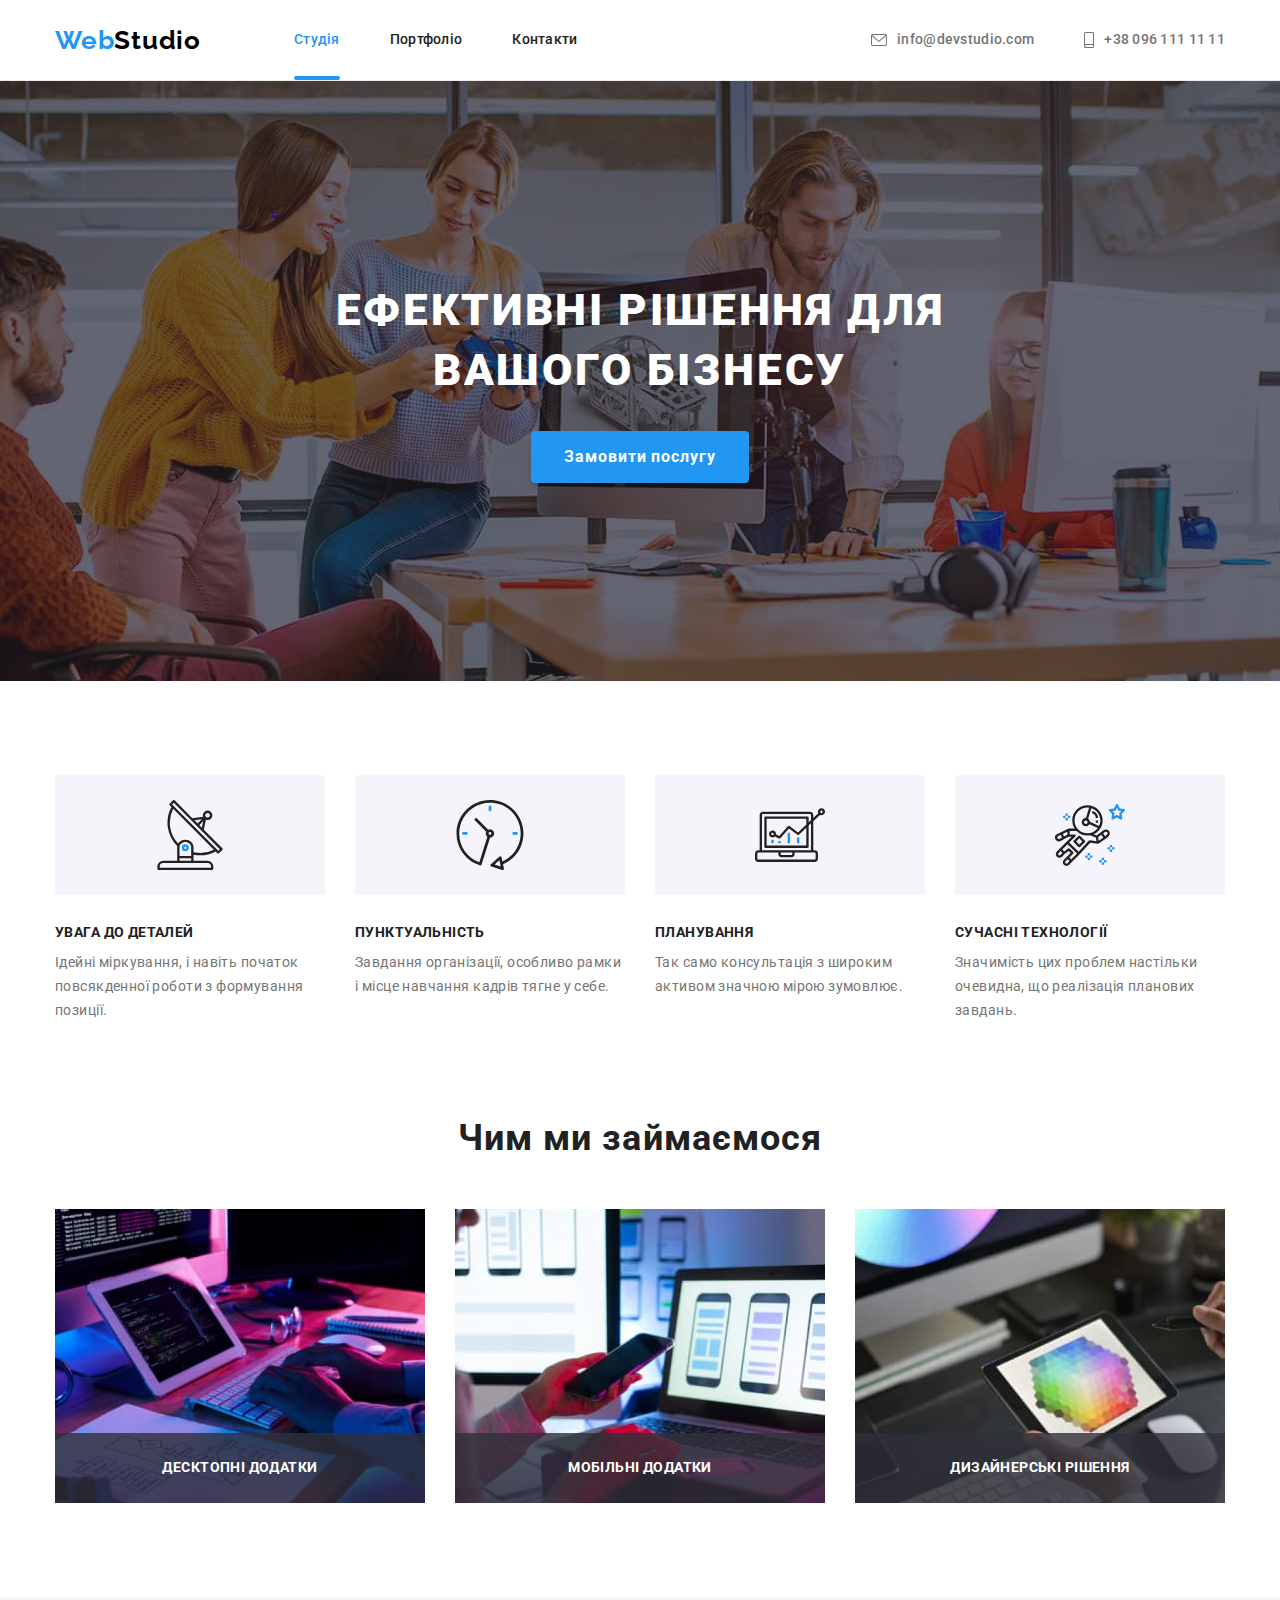
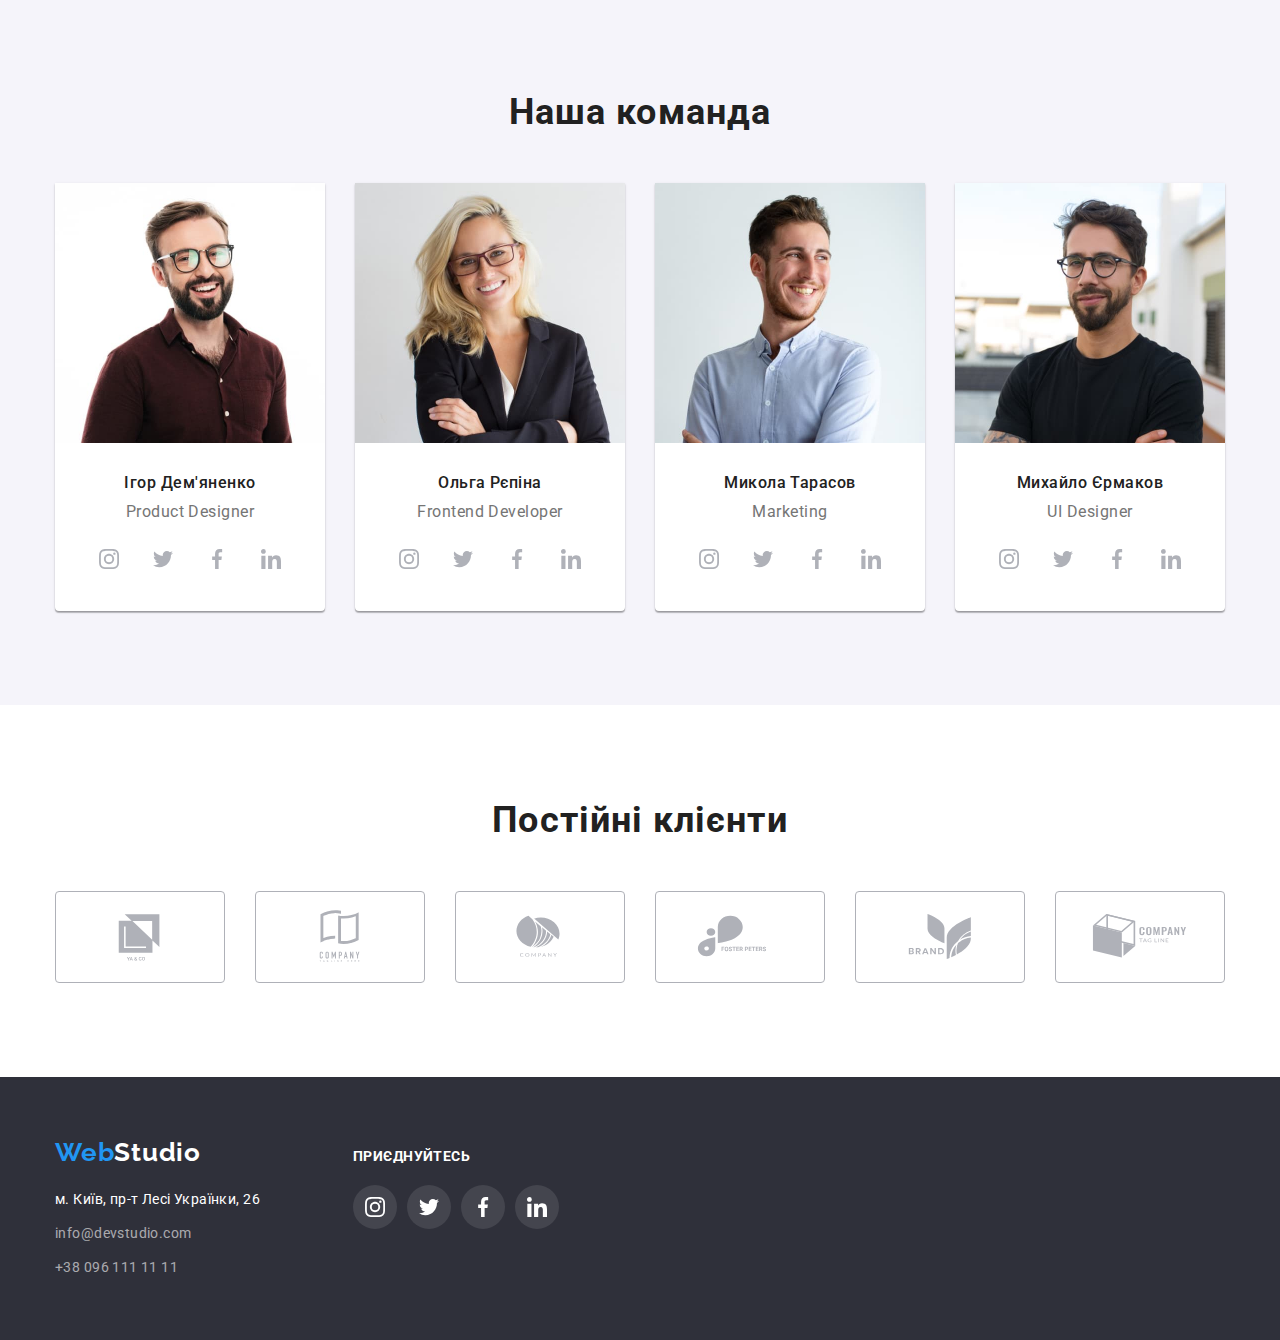
==== index.html @ 2d4608b5 "make repo" ====
<!DOCTYPE html>
<html lang="uk">
  <head>
    <meta charset="UTF-8" />
    <meta http-equiv="X-UA-Compatible" content="IE=edge" />
    <meta name="viewport" content="width=device-width, initial-scale=1.0" />
    <title>Студія</title>
    <link rel="preconnect" href="https://fonts.googleapis.com" />
    <link rel="preconnect" href="https://fonts.gstatic.com" crossorigin />
    <link
      href="https://fonts.googleapis.com/css2?family=Raleway:wght@700&family=Roboto:wght@400;500;700;900&display=swap"
      rel="stylesheet"
    />
    <link
      rel="stylesheet"
      href="https://cdnjs.cloudflare.com/ajax/libs/modern-normalize/1.1.0/modern-normalize.min.css"
    />
    <link rel="stylesheet" href="./css/styles.css" />
  </head>
  <body>
    <header class="page-header">
      <div class="container flex-header">
        <a class="link logo" href="#"><span class="web">Web</span>Studio</a>
        <nav class="page-nav">
          <ul class="list list-nav">
            <li class="nav-item">
              <a class="link current mouse-link" href="index.html">Студія</a>
            </li>
            <li class="nav-item">
              <a class="link mouse-link" href="./portfolio.html">Портфоліо</a>
            </li>
            <li class="nav-item">
              <a class="link mouse-link" href="#">Контакти</a>
            </li>
          </ul>
        </nav>
        <ul class="list list-cont">
          <li>
            <a
              class="link studio-mail mouse-link"
              href="mailto:info@devstudio.com"
            >
              <svg class="icons-contacts" width="16" height="12">
                <use href="./images/icons.svg#icon-icon-letter"></use>
              </svg>
              info@devstudio.com</a
            >
          </li>
          <li>
            <a class="link studio-tel mouse-link" href="tel:+380961111111">
              <svg class="icons-contacts" width="10" height="16">
                <use href="./images/icons.svg#icon-icon-tel"></use>
              </svg>
              +38 096 111 11 11</a
            >
          </li>
        </ul>
      </div>
    </header>
    <main>
      <section class="hero">
        <div class="container">
          <h1 class="hero-title">Ефективні рішення для вашого бізнесу</h1>
          <button type="button" data-modal-open class="button-hero">
            Замовити послугу
          </button>
        </div>
      </section>

      <div class="backdrop is-hidden" data-modal>
        <div class="modal">
          <button data-modal-close class="modal-btn-close">
            <svg class="modal-close" width="18" height="18">
              <use href="./images/icons.svg#icon-close"></use>
            </svg>
          </button>
        </div>
      </div>

      <section class="specials">
        <div class="container">
          <h2 class="visually-hidden">Наші переваги</h2>
          <ul class="list advantage">
            <li class="advantage-item">
              <div class="icons">
                <svg class="icon-advantages" width="70" height="70">
                  <use href="./images/icons.svg#icon-antenna"></use>
                </svg>
              </div>
              <h3 class="advantage-title">УВАГА ДО ДЕТАЛЕЙ</h3>
              <p class="advantage-text">
                Ідейні міркування, і навіть початок повсякденної роботи з
                формування позиції.
              </p>
            </li>
            <li class="advantage-item">
              <div class="icons">
                <svg class="icon-advantages" width="70" height="70">
                  <use href="./images/icons.svg#icon-clock"></use>
                </svg>
              </div>
              <h3 class="advantage-title">ПУНКТУАЛЬНІСТЬ</h3>
              <p class="advantage-text">
                Завдання організації, особливо рамки і місце навчання кадрів
                тягне у себе.
              </p>
            </li>
            <li class="advantage-item">
              <div class="icons">
                <svg class="icon-advantages" width="70" height="70">
                  <use href="./images/icons.svg#icon-diagram"></use>
                </svg>
              </div>
              <h3 class="advantage-title">ПЛАНУВАННЯ</h3>
              <p class="advantage-text">
                Так само консультація з широким активом значною мірою зумовлює.
              </p>
            </li>
            <li class="advantage-item">
              <div class="icons">
                <svg class="icon-advantages" width="70" height="70">
                  <use href="./images/icons.svg#icon-astronaut"></use>
                </svg>
              </div>
              <h3 class="advantage-title">СУЧАСНІ ТЕХНОЛОГІЇ</h3>
              <p class="advantage-text">
                Значимість цих проблем настільки очевидна, що реалізація
                планових завдань.
              </p>
            </li>
          </ul>
        </div>
      </section>
      <section>
        <div class="container">
          <h2 class="our-work-title">Чим ми займаємося</h2>
          <ul class="list our-work">
            <li class="our-work-item">
              <div class="we-do-thumb">
                <img
                  src="./images/mi_zaimaimos1.jpg"
                  alt="планшет"
                  width="370"
                  height="294"
                />
                <div class="we-do-overlay">
                  <p class="we-do-overlay-title">Десктопні додатки</p>
                </div>
              </div>
            </li>
            <li class="our-work-item">
              <div class="we-do-thumb">
                <img
                  src="./images/mi_zaimaimos2.jpg"
                  alt="ноутбук"
                  width="370"
                  height="294"
                />
                <div class="we-do-overlay">
                  <p class="we-do-overlay-title">Мобільні додатки</p>
                </div>
              </div>
            </li>
            <li class="our-work-item">
              <div class="we-do-thumb">
                <img
                  src="./images/mi_zaimaimos3.jpg"
                  alt="планшет"
                  width="370"
                  height="294"
                />
                <div class="we-do-overlay">
                  <p class="we-do-overlay-title">Дизайнерські рішення</p>
                </div>
              </div>
            </li>
          </ul>
        </div>
      </section>
      <section class="team">
        <div class="container">
          <h2 class="our-team-title">Наша команда</h2>
          <ul class="list our-team">
            <li class="our-team-item">
              <img
                src="./images/img.jpg"
                alt="співробітник 1"
                width="270"
                height="260"
              />
              <div class="our-team-wrap">
                <h3 class="our-team-member">Ігор Дем'яненко</h3>
                <p lang="en" class="our-team-specialist">Product Designer</p>
                <ul class="socials-list">
                  <li class="social-item">
                    <a
                      href="https://www.instagram.com/"
                      class="social-link"
                      rel="noopener noreferrer"
                      aria-label="instagram"
                    >
                      <svg class="social-icon" width="20" height="20">
                        <use
                          href="./images/icons.svg#icon-icon-instagram"
                        ></use>
                      </svg>
                    </a>
                  </li>
                  <li class="social-item">
                    <a
                      href="https://twitter.com/"
                      class="social-link"
                      rel="noopener noreferrer"
                      aria-label="twitter"
                    >
                      <svg class="social-icon" width="20" height="20">
                        <use href="./images/icons.svg#icon-icon-twitter"></use>
                      </svg>
                    </a>
                  </li>
                  <li class="social-item">
                    <a
                      href="https://www.facebook.com/"
                      class="social-link"
                      rel="noopener noreferrer"
                      aria-label="facebook"
                    >
                      <svg class="social-icon" width="20" height="20">
                        <use href="./images/icons.svg#icon-icon-facebook"></use>
                      </svg>
                    </a>
                  </li>
                  <li class="social-item">
                    <a
                      href="https://www.linkedin.com/"
                      class="social-link"
                      rel="noopener noreferrer"
                      aria-label="linkedin"
                    >
                      <svg class="social-icon" width="20" height="20">
                        <use href="./images/icons.svg#icon-icon-linkedin"></use>
                      </svg>
                    </a>
                  </li>
                </ul>
              </div>
            </li>
            <li class="our-team-item">
              <img
                src="./images/img-1.jpg"
                alt="співробітник 2"
                width="270"
                height="260"
              />
              <div class="our-team-wrap">
                <h3 class="our-team-member">Ольга Рєпіна</h3>
                <p lang="en" class="our-team-specialist">Frontend Developer</p>
                <ul class="socials-list">
                  <li class="social-item">
                    <a
                      href="https://www.instagram.com/"
                      class="social-link"
                      rel="noopener noreferrer"
                      aria-label="instagram"
                    >
                      <svg class="social-icon" width="20" height="20">
                        <use
                          href="./images/icons.svg#icon-icon-instagram"
                        ></use>
                      </svg>
                    </a>
                  </li>
                  <li class="social-item">
                    <a
                      href="https://twitter.com/"
                      class="social-link"
                      rel="noopener noreferrer"
                      aria-label="twitter"
                    >
                      <svg class="social-icon" width="20" height="20">
                        <use href="./images/icons.svg#icon-icon-twitter"></use>
                      </svg>
                    </a>
                  </li>
                  <li class="social-item">
                    <a
                      href="https://www.facebook.com/"
                      class="social-link"
                      rel="noopener noreferrer"
                      aria-label="facebook"
                    >
                      <svg class="social-icon" width="20" height="20">
                        <use href="./images/icons.svg#icon-icon-facebook"></use>
                      </svg>
                    </a>
                  </li>
                  <li class="social-item">
                    <a
                      href="https://www.linkedin.com/"
                      class="social-link"
                      rel="noopener noreferrer"
                      aria-label="linkedin"
                    >
                      <svg class="social-icon" width="20" height="20">
                        <use href="./images/icons.svg#icon-icon-linkedin"></use>
                      </svg>
                    </a>
                  </li>
                </ul>
              </div>
            </li>
            <li class="our-team-item">
              <img
                src="./images/img-2.jpg"
                alt="співробітник 3"
                width="270"
                height="260"
              />
              <div class="our-team-wrap">
                <h3 class="our-team-member">Микола Тарасов</h3>
                <p lang="en" class="our-team-specialist">Marketing</p>
                <ul class="socials-list">
                  <li class="social-item">
                    <a
                      href="https://www.instagram.com/"
                      class="social-link"
                      rel="noopener noreferrer"
                      aria-label="instagram"
                    >
                      <svg class="social-icon" width="20" height="20">
                        <use
                          href="./images/icons.svg#icon-icon-instagram"
                        ></use>
                      </svg>
                    </a>
                  </li>
                  <li class="social-item">
                    <a
                      href="https://twitter.com/"
                      class="social-link"
                      rel="noopener noreferrer"
                      aria-label="twitter"
                    >
                      <svg class="social-icon" width="20" height="20">
                        <use href="./images/icons.svg#icon-icon-twitter"></use>
                      </svg>
                    </a>
                  </li>
                  <li class="social-item">
                    <a
                      href="https://www.facebook.com/"
                      class="social-link"
                      rel="noopener noreferrer"
                      aria-label="facebook"
                    >
                      <svg class="social-icon" width="20" height="20">
                        <use href="./images/icons.svg#icon-icon-facebook"></use>
                      </svg>
                    </a>
                  </li>
                  <li class="social-item">
                    <a
                      href="https://www.linkedin.com/"
                      class="social-link"
                      rel="noopener noreferrer"
                      aria-label="linkedin"
                    >
                      <svg class="social-icon" width="20" height="20">
                        <use href="./images/icons.svg#icon-icon-linkedin"></use>
                      </svg>
                    </a>
                  </li>
                </ul>
              </div>
            </li>
            <li class="our-team-item">
              <img
                src="./images/img-3.jpg"
                alt="співробітник 4"
                width="270"
                height="260"
              />
              <div class="our-team-wrap">
                <h3 class="our-team-member">Михайло Єрмаков</h3>
                <p lang="en" class="our-team-specialist">UI Designer</p>
                <ul class="socials-list">
                  <li class="social-item">
                    <a
                      href="https://www.instagram.com/"
                      class="social-link"
                      rel="noopener noreferrer"
                      aria-label="instagram"
                    >
                      <svg class="social-icon" width="20" height="20">
                        <use
                          href="./images/icons.svg#icon-icon-instagram"
                        ></use>
                      </svg>
                    </a>
                  </li>
                  <li class="social-item">
                    <a
                      href="https://twitter.com/"
                      class="social-link"
                      rel="noopener noreferrer"
                      aria-label="twitter"
                    >
                      <svg class="social-icon" width="20" height="20">
                        <use href="./images/icons.svg#icon-icon-twitter"></use>
                      </svg>
                    </a>
                  </li>
                  <li class="social-item">
                    <a
                      href="https://www.facebook.com/"
                      class="social-link"
                      rel="noopener noreferrer"
                      aria-label="facebook"
                    >
                      <svg class="social-icon" width="20" height="20">
                        <use href="./images/icons.svg#icon-icon-facebook"></use>
                      </svg>
                    </a>
                  </li>
                  <li class="social-item">
                    <a
                      href="https://www.linkedin.com/"
                      class="social-link"
                      rel="noopener noreferrer"
                      aria-label="linkedin"
                    >
                      <svg class="social-icon" width="20" height="20">
                        <use href="./images/icons.svg#icon-icon-linkedin"></use>
                      </svg>
                    </a>
                  </li>
                </ul>
              </div>
            </li>
          </ul>
        </div>
      </section>
      <section class="clients">
        <div class="container">
          <h2 class="clients-title">Постійні клієнти</h2>
          <ul class="client-list">
            <li class="client-item">
              <a href="#" class="client-link">
                <svg class="client-icon" width="106" height="60">
                  <use href="./images/icons.svg#icon-icon-client1"></use>
                </svg>
              </a>
            </li>
            <li class="client-item">
              <a href="#" class="client-link">
                <svg class="client-icon" width="106" height="60">
                  <use href="./images/icons.svg#icon-icon-client2"></use>
                </svg>
              </a>
            </li>
            <li class="client-item">
              <a href="#" class="client-link">
                <svg class="client-icon" width="106" height="60">
                  <use href="./images/icons.svg#icon-icon-client3"></use>
                </svg>
              </a>
            </li>
            <li class="client-item">
              <a href="#" class="client-link">
                <svg class="client-icon" width="106" height="60">
                  <use href="./images/icons.svg#icon-icon-client4"></use>
                </svg>
              </a>
            </li>
            <li class="client-item">
              <a href="#" class="client-link">
                <svg class="client-icon" width="106" height="60">
                  <use href="./images/icons.svg#icon-icon-client5"></use>
                </svg>
              </a>
            </li>
            <li class="client-item">
              <a href="#" class="client-link">
                <svg class="client-icon" width="106" height="60">
                  <use href="./images/icons.svg#icon-icon-client6"></use>
                </svg>
              </a>
            </li>
          </ul>
        </div>
      </section>
    </main>
    <footer class="page-footer">
      <div class="container">
        <div class="footer-content">
          <div class="footer-info">
            <a class="link logo-footer" href="./index.html"
              ><span class="web">Web</span>Studio</a
            >
            <address class="address-info">
              <ul class="list">
                <li>
                  <a
                    class="link address-info-map mouse-link"
                    href="https://goo.gl/maps/gUVaPwLksDyTzLL87"
                    target="_blank"
                    rel="noopener noreferrer"
                    >м. Київ, пр-т Лесі Українки, 26</a
                  >
                </li>
                <li class="mail">
                  <a
                    class="link address-info-mail mouse-link"
                    href="mailto:info@devstudio.com"
                    >info@devstudio.com</a
                  >
                </li>
                <li class="tel">
                  <a
                    class="link address-info-tel mouse-link"
                    href="tel:+380961111111"
                    >+38 096 111 11 11</a
                  >
                </li>
              </ul>
            </address>
          </div>
          <div class="footer-social">
            <h2 class="footer-social-title">приєднуйтесь</h2>
            <ul class="footer-social-list">
              <li class="footer-social-item">
                <a
                  href="https://www.instagram.com/"
                  class="footer-social-link"
                  rel="noopener noreferrer"
                  aria-label="instagram"
                >
                  <svg class="social-icon" width="20" height="20">
                    <use href="./images/icons.svg#icon-icon-instagram"></use>
                  </svg>
                </a>
              </li>
              <li class="footer-social-item">
                <a
                  href="https://twitter.com/"
                  class="footer-social-link"
                  rel="noopener noreferrer"
                  aria-label="twitter"
                >
                  <svg class="social-icon" width="20" height="20">
                    <use href="./images/icons.svg#icon-icon-twitter"></use>
                  </svg>
                </a>
              </li>
              <li class="footer-social-item">
                <a
                  href="https://www.facebook.com/"
                  class="footer-social-link"
                  rel="noopener noreferrer"
                  aria-label="facebook"
                >
                  <svg class="social-icon" width="20" height="20">
                    <use href="./images/icons.svg#icon-icon-facebook"></use>
                  </svg>
                </a>
              </li>
              <li class="footer-social-item">
                <a
                  href="https://www.linkedin.com/"
                  class="footer-social-link"
                  rel="noopener noreferrer"
                  aria-label="linkedin"
                >
                  <svg class="social-icon" width="20" height="20">
                    <use href="./images/icons.svg#icon-icon-linkedin"></use>
                  </svg>
                </a>
              </li>
            </ul>
          </div>
        </div>
      </div>
    </footer>
    <script src="./js/modal.js"></script>
  </body>
</html>
---- css/styles.css ----
:root {
  --main-font: "Roboto", sans-serif;
  --secondary-font: "Raleway", sans-serif;
  --main-light: #ffffff;
  --main-dark: #2f303a;
  --main-blue: #2196f3;
  --text-title-dark: #212121;
  --text: #757575;
  --full-dark: #000000;
  --btn-fltr-back: #f5f4fa;
  --text-mail-tel: rgba(255, 255, 255, 0.6);
  --btn-hero-back: #188ce8;

  --amimhover: 250ms cubic-bezier(0.4, 0, 0.2, 1);
}

html {
  box-sizing: border-box;
}

*,
*::before,
*::after {
  box-sizing: inherit;
}

a {
  margin-top: 0px;
  margin-bottom: 0px;
}

.visually-hidden {
  position: absolute;
  white-space: nowrap;
  width: 1px;
  height: 1px;
  overflow: hidden;
  border: 0;
  padding: 0;
  clip: rect(0 0 0 0);
  clip-path: inset(50%);
  margin: -1px;
}

h1,
h2,
h3,
h4,
h5,
h6,
p,
ul {
  margin: 0px;
  padding: 0px;
}

img {
  display: block;
  max-width: 100%;
  height: auto;
}

body {
  font-family: var(--main-font);
  background-color: var(--main-light);
}
.container {
  width: 1200px;
  padding-right: 15px;
  padding-left: 15px;
  margin: 0 auto;
}

.link {
  text-decoration: none;
}

.list {
  list-style: none;
}
.address-info {
  font-style: normal;
}

.link.current {
  color: var(--main-blue);
}
/* -------------------------------------------------HEDER--------------------------------------- */
.flex-header {
  display: flex;
  align-items: center;
}

.logo {
  margin-right: 93px;
  font-family: var(--secondary-font);
  font-weight: 700;
  font-size: 26px;
  line-height: 1.19;
  letter-spacing: 0.03em;
  color: var(--full-dark);
}

.web {
  color: var(--main-blue);
}

.page-header {
  background-color: var(--main-light);
  border-bottom: 1px solid #ececec;
}

.page-nav {
  font-weight: 500;
  font-size: 14px;
  line-height: 1.14;
  letter-spacing: 0.02em;
  color: var(--text-title-dark);
}

.list-nav {
  color: var(--text-title-dark);
  display: flex;
}

.list-nav .nav-item:not(:last-child) {
  margin-right: 50px;
}

.list-nav .link {
  display: block;
  padding-top: 32px;
  padding-bottom: 32px;
}

.list-nav a {
  color: var(--text-title-dark);
}

.list-cont {
  color: var(--text);
  display: flex;
  gap: 50px;
  margin-left: auto;
}

.icons-contacts {
  margin-right: 10px;
  fill: currentColor;
}

.list-cont .link {
  display: flex;
  align-items: center;
  justify-content: center;
  padding-top: 32px;
  padding-bottom: 32px;
}

.studio-tel,
.studio-mail {
  width: 100%;
  height: 100%;
  display: flex;
  color: var(--text);
  font-weight: 500;
  font-size: 14px;
  line-height: 1.14;
  letter-spacing: 0.02em;
  align-items: center;
}

.studio-tel:hover,
.studio-tel:focus,
.studio-mail:hover,
.studio-mail:focus {
  fill: var(--main-blue);
}

.mouse-link:hover,
.mouse-link:focus {
  color: var(--main-blue);
}

.mouse-link {
  position: relative;
  transition: color var(--amimhover);
}

.list-nav .current::after {
  content: "";
  position: absolute;
  left: 0px;
  bottom: 0px;
  border-radius: 2px;
  width: 100%;
  height: 4px;
  background-color: var(--main-blue);
}

/* -------------------------------------------------MAIN--------------------------------------- */
.hero {
  max-width: 1600px;
  height: 600px;
  margin-left: auto;
  margin-right: auto;
  background-color: var(--main-dark);
  text-align: center;
  padding-top: 200px;
  padding-bottom: 200px;
  background-image: linear-gradient(
      to right,
      rgba(47, 48, 58, 0.4),
      rgba(47, 48, 58, 0.4)
    ),
    url(../images/img-hero.jpg);
  background-repeat: no-repeat;
  background-size: cover;
  background-position: center;
}

.hero-title {
  max-width: 696px;
  margin-bottom: 30px;
  margin-left: auto;
  margin-right: auto;
  font-weight: 900;
  font-size: 44px;
  line-height: 1.36;
  text-align: center;

  letter-spacing: 0.06em;
  text-transform: uppercase;
  color: var(--main-light);
}

.button-hero {
  display: block;
  margin: 0 auto;
  border: 1px solid transparent;
  border-radius: 4px;
  box-shadow: 0px 4px 4px rgba(0, 0, 0, 0.15);
  padding: 10px 32px;
  background-color: var(--main-blue);

  font-family: inherit;
  font-weight: 700;
  font-size: 16px;
  line-height: 1.88;
  text-align: center;
  letter-spacing: 0.06em;
  color: var(--main-light);

  cursor: pointer;

  transition: color var(--amimhover), background-color var(--amimhover);
}

.button-hero:hover,
.button-hero:focus {
  background-color: var(--btn-hero-back);
}

.specials {
  padding-top: 94px;
  padding-bottom: 94px;
}

.advantage {
  display: flex;
  gap: 30px;
}

.advantage-item {
  width: 270px;
}

.icons {
  display: flex;
  align-items: center;
  justify-content: center;
  width: 270px;
  height: 120px;
  background: var(--btn-fltr-back);
  border-radius: 4px;
  margin-bottom: 30px;
}
.icon-advantages {
  fill: currentColor;
}

.advantage-title {
  margin-bottom: 10px;
  font-weight: 700;
  font-size: 14px;
  line-height: 1.14;
  letter-spacing: 0.03em;
  text-transform: uppercase;
  color: var(--text-title-dark);
}

.advantage-text {
  font-size: 14px;
  line-height: 1.71;
  letter-spacing: 0.03em;
  color: var(--text);
}
.our-work-title,
.our-team-title,
.clients-title {
  margin-bottom: 50px;
  font-weight: 700;
  font-size: 36px;
  line-height: 1.17;
  text-align: center;
  letter-spacing: 0.03em;
  color: var(--text-title-dark);
}

.we-do-thumb {
  position: relative;
}

.we-do-overlay {
  position: absolute;
  left: 0%;
  bottom: 0%;
  align-items: center;
  justify-content: center;
  display: flex;
  width: 100%;
  height: 70px;
  background: rgba(47, 48, 58, 0.8);
}

.we-do-overlay-title {
  font-weight: 700;
  font-size: 14px;
  line-height: 1.14;
  text-align: center;
  letter-spacing: 0.03em;
  text-transform: uppercase;
  color: var(--main-light);
}

.our-work {
  padding-bottom: 94px;
  display: flex;
  gap: 30px;
}

.our-work-item {
  width: calc((100% - 60px) / 3);
}

.team {
  padding-top: 94px;
  padding-bottom: 94px;
  background-color: var(--btn-fltr-back);
}

.our-team {
  display: flex;
  gap: 30px;
  align-items: center;
  text-align: center;
}

.our-team-item {
  width: calc((100% - 90px) / 4);
  border-radius: 0px 0px 4px 4px;
  background: #ffffff;
  box-shadow: 0px 1px 3px rgba(0, 0, 0, 0.12), 0px 1px 1px rgba(0, 0, 0, 0.14),
    0px 2px 1px rgba(0, 0, 0, 0.2);
}

.our-team-wrap {
  padding-top: 30px;
  padding-bottom: 30px;
}
.our-team-member {
  margin-bottom: 10px;
  font-weight: 500;
  font-size: 16px;
  line-height: 1.19;
  letter-spacing: 0.03em;
  color: var(--text-title-dark);
}

.our-team-specialist {
  font-size: 16px;
  line-height: 1.19;
  letter-spacing: 0.03em;
  color: var(--text);
}
.socials-list {
  display: flex;
  list-style: none;
  gap: 10px;
  align-items: center;
  justify-content: center;
}

.social-link {
  display: flex;
  align-items: center;
  justify-content: center;
  width: 44px;
  height: 44px;
  color: #afb1b8;
  background-color: rgba(255, 255, 255, 0.1);
  border-radius: 50%;
  margin-top: 16px;

  transition: color var(--amimhover), fill var(--amimhover),
    background-color var(--amimhover);
}

.social-icon {
  fill: currentColor;
}

.social-link:hover,
.social-link:focus {
  color: var(--main-light);
  background-color: var(--main-blue);
}

.clients {
  padding-bottom: 94px;
  padding-top: 94px;
}

.client-list {
  display: flex;
  gap: 30px;
  list-style: none;
}

.client-link {
  display: flex;
  align-items: center;
  justify-content: center;
  width: 170px;
  height: 92px;
  color: #afb1b8;
  border: 1px solid #afb1b8;
  border-radius: 4px;
  transition: color var(--amimhover), border-color var(--amimhover);
}

.client-icon {
  fill: currentColor;
}

.client-link:hover,
.client-link:focus {
  border-color: var(--main-blue);
  color: var(--main-blue);
}

/* -------------------------------------------------FOOTER--------------------------------------- */
.logo-footer {
  display: inline-block;
  margin-bottom: 20px;
  font-family: var(--secondary-font);
  font-weight: 700;
  font-size: 26px;
  line-height: 1.19;
  letter-spacing: 0.03em;
  color: var(--main-light);
}

.page-footer {
  background-color: var(--main-dark);
  padding-top: 60px;
  padding-bottom: 60px;
}

.address-info-map {
  font-size: 14px;
  line-height: 1.71;
  letter-spacing: 0.03em;
  color: var(--main-light);
}

.address-info-mail,
.address-info-tel {
  font-size: 14px;
  line-height: 1.71;
  letter-spacing: 0.03em;
  color: var(--text-mail-tel);
}

.mail,
.tel {
  margin-top: 10px;
}

.footer-content {
  display: flex;
  align-items: baseline;
}

.footer-info {
  margin-right: 93px;
}

.footer-social {
  align-items: center;
  justify-content: center;
}

.footer-social-title {
  font-size: 14px;
  line-height: 1.14;
  letter-spacing: 0.03em;
  text-transform: uppercase;
  color: var(--main-light);
  margin-bottom: 20px;
}

.footer-social-list {
  display: flex;
  list-style: none;
  gap: 10px;
}

.footer-social-link {
  display: flex;
  align-items: center;
  justify-content: center;
  width: 44px;
  height: 44px;
  color: var(--main-light);
  background-color: rgba(255, 255, 255, 0.1);
  border-radius: 50%;

  transition: color var(--amimhover), fill var(--amimhover),
    background-color var(--amimhover);
}

.footer-social-link:hover,
.footer-social-link:focus {
  color: var(--main-light);
  background-color: var(--main-blue);
}

/* -------------------------------------------------PORTFOLIO--------------------------------------- */
.portfolio {
  padding-top: 94px;
  padding-bottom: 94px;
}

.button-filtr {
  display: flex;
  align-items: center;
  gap: 8px;
  justify-content: center;
  margin-bottom: 50px;
}

.button-filtr-item {
  padding: 6px 22px;
  font-family: inherit;
  font-weight: 500;
  font-size: 16px;
  line-height: 1.62;
  text-align: center;
  letter-spacing: 0.03em;
  color: var(--text-title-dark);
  background: var(--btn-fltr-back);
  border-radius: 4px;
  border: transparent;
  cursor: pointer;
  transition: color var(--amimhover), filter var(--amimhover),
    background-color var(--amimhover);
}

.button-filtr-item:hover,
.button-filtr-item:focus {
  background-color: var(--main-blue);
  color: #f5f4fa;
  filter: drop-shadow(0px 4px 4px rgba(0, 0, 0, 0.25));
  cursor: pointer;
}

.button-filtr-item.current {
  background-color: var(--main-blue);
  color: var(--main-light);
}

.portfolios {
  display: flex;
  flex-wrap: wrap;
  gap: 30px;
  min-width: 1170px;
}

.portfolio-item {
  width: calc((100% - 60px) / 3);
}

.portfolios-items {
  display: block;
  transition: box-shadow var(--amimhover);
}

.portfolios-items:hover,
.portfolios-items:focus {
  cursor: pointer;
  box-shadow: 0px 1px 1px rgb(0 0 0 / 12%), 0px 4px 4px rgb(0 0 0 / 6%),
    1px 4px 6px rgb(0 0 0 / 16%);
}

.portfolio-border {
  padding: 20px 24px;
  border: 1px solid #eeeeee;
  border-top: transparent;
}

.portfolio-title {
  font-weight: 700;
  font-size: 18px;
  line-height: 2;
  letter-spacing: 0.06em;
  color: var(--text-title-dark);
}

.portfolio-text {
  font-size: 16px;
  line-height: 1.87;
  letter-spacing: 0.03em;
  color: var(--text);
}

.portfolio-img-thumb {
  position: relative;
  overflow: hidden;
}

.portfolio-img-overlay {
  position: absolute;
  top: 0%;
  left: 0%;
  transform: translateY(1000%);
  width: 100%;
  height: 100%;
  display: flex;
  justify-content: center;
  padding: 63px 24px;
  background: rgba(33, 150, 243, 0.9);
  transition: transform var(--amimhover);
}

.portfolio-overlay-descr {
  font-family: "Roboto";
  font-style: normal;
  font-weight: 400;
  font-size: 18px;
  line-height: 1.5555;
  letter-spacing: 0.03em;
  color: var(--main-light);
}

.portfolios-items:hover .portfolio-img-overlay,
.portfolios-items:focus .portfolio-img-overlay {
  transform: translateY(0%);
}
/* -------------------------------------------------MODAL--------------------------------------- */

.backdrop {
  position: fixed;
  top: 0%;
  left: 0%;
  width: 100%;
  height: 100%;
  background: rgba(0, 0, 0, 0.2);

  transition: opacity var(--amimhover), visibility var(--amimhover);
  z-index: 1;
}

.modal {
  position: absolute;
  top: 50%;
  left: 50%;
  width: 528px;
  min-height: 581px;
  background-color: #ffffff;
  box-shadow: 0px 1px 3px rgb(0 0 0 / 12%), 0px 1px 1px rgb(0 0 0 / 14%),
    0px 2px 1px rgb(0 0 0 / 20%);
  border-radius: 4px;

  transform: translate(-50%, -50%) scale(1);
  transition: transform var(--amimhover);
}

.backdrop.is-hidden .modal {
  transform: translate(-50%, -50%) scale(1.3);
}

.is-hidden {
  opacity: 0;
  visibility: hidden;
  pointer-events: none;
}

.modal-btn-close {
  position: absolute;
  top: 8px;
  right: 8px;
  width: 30px;
  height: 30px;
  display: flex;
  align-items: center;
  justify-content: center;
  padding: 0;
  border-radius: 50%;
  background-color: #ffffff;
  border: 1px solid rgba(0, 0, 0, 0.1);
  cursor: pointer;
}
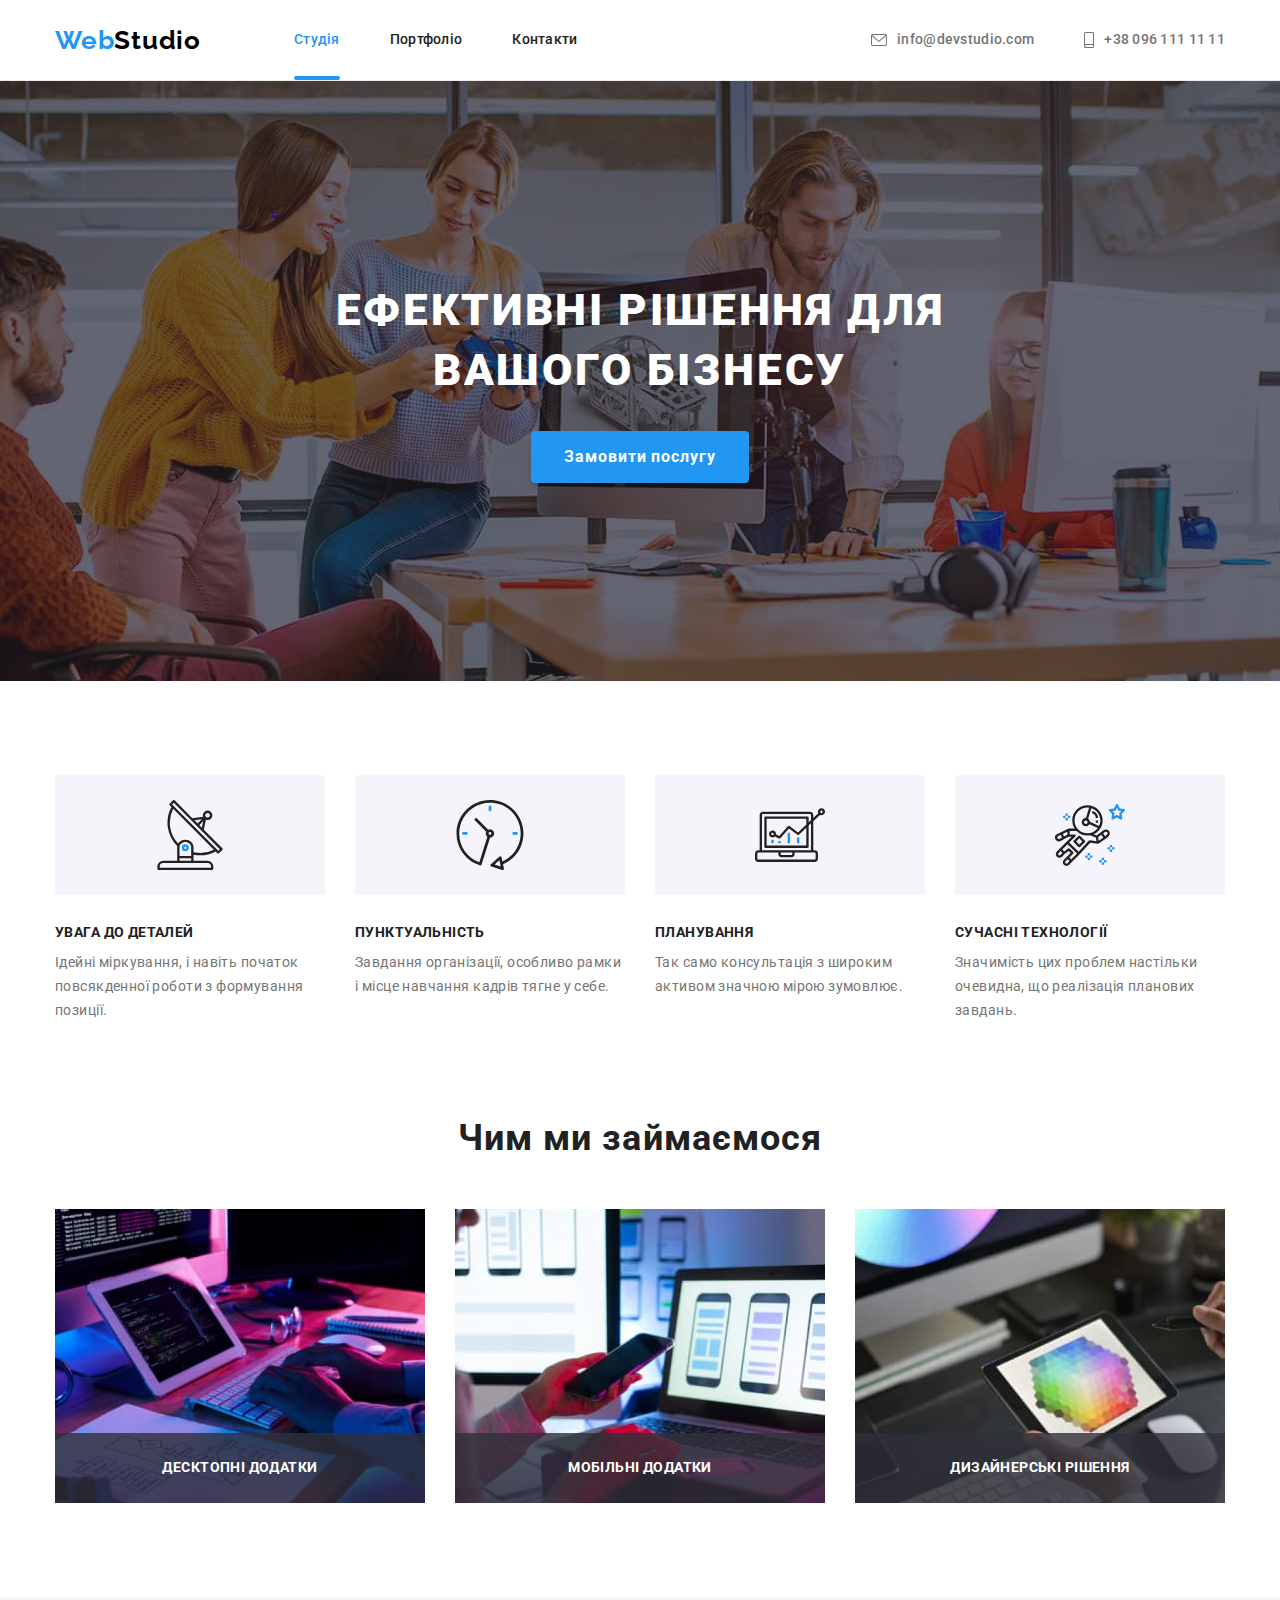
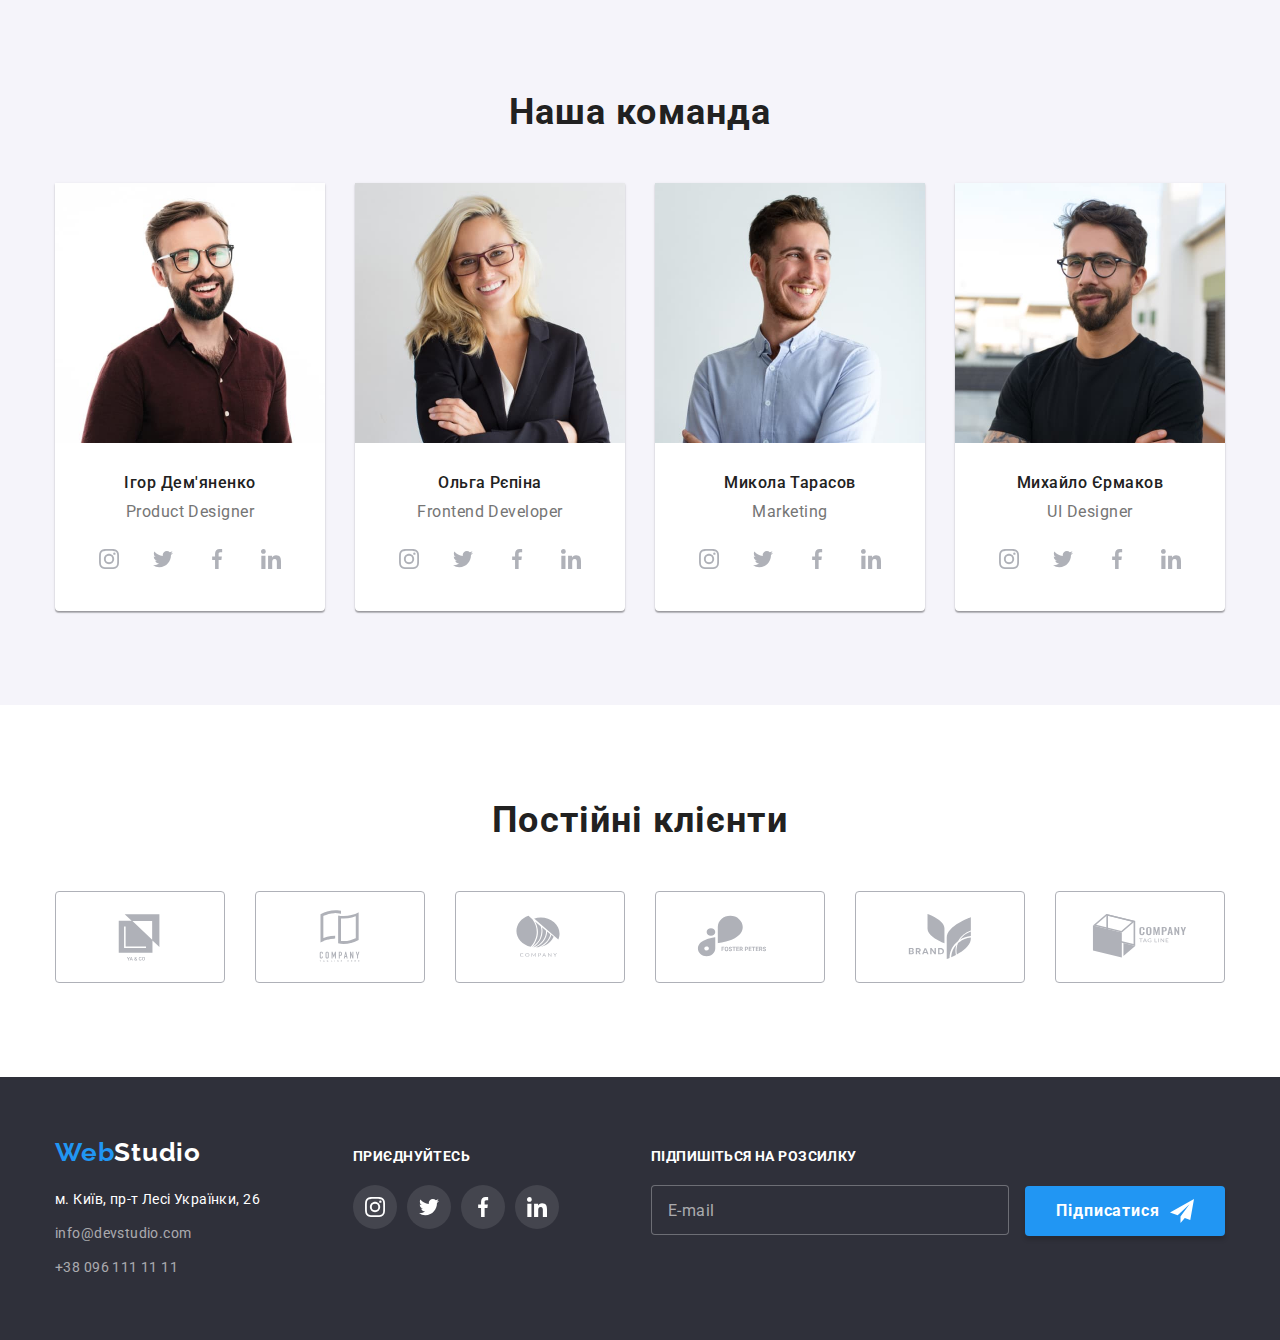
==== commit 1ea73e57: "add changes fin" ====
--- a/index.html
+++ b/index.html
@@ -74,6 +74,71 @@
               <use href="./images/icons.svg#icon-close"></use>
             </svg>
           </button>
+          <form class="register-form">
+            <strong class="register-form-title"
+              >Залиште свої дані, ми вам передзвонимо</strong
+            >
+            <div class="register-form-group" role="group">
+              <lable class="register-form-lable"
+                ><span class="register-label-title">Ім'я</span
+                ><input
+                  type="text"
+                  class="register-form-input"
+                  name="name"
+                  required
+                  autofocus
+                />
+                <svg class="register-form-icon" width="18" height="18">
+                  <use href="./images/icons.svg#icon-person"></use>
+                </svg>
+              </lable>
+              <lable class="register-form-lable"
+                ><span class="register-label-title">Телефон</span
+                ><input
+                  type="tel"
+                  class="register-form-input"
+                  name="tel"
+                  required
+                />
+                <svg class="register-form-icon" width="18" height="18">
+                  <use href="./images/icons.svg#icon-icon-phone"></use>
+                </svg>
+              </lable>
+              <lable class="register-form-lable"
+                ><span class="register-label-title">Пошта</span
+                ><input
+                  type="email"
+                  class="register-form-input"
+                  name="mail"
+                  required
+                />
+                <svg class="register-form-icon" width="18" height="18">
+                  <use href="./images/icons.svg#icon-icon-email"></use>
+                </svg>
+              </lable>
+              <lable"
+                ><span class="register-label-title">Коментар</span
+                ><textarea
+                  class="form-field-comments"
+                  name="comments"
+                  placeholder="Введіть текст"
+                ></textarea>
+              </lable>
+            </div>
+           <div class="register-form-policy">
+                <input class="policy-input visually-hidden" type="checkbox" name="policy" id="policy">
+                <label class="policy-text" for="policy">
+                <span>
+                  <svg class="policy-input-icon" width="16" height="15">
+                    <use href="./images/icons.svg#icon-check"></use>
+                  </svg>
+                </span>
+                Погоджуюся з розсилкою та приймаю
+                <a class="policy-link" href="#">Умови договору</a>
+              </label>
+           </div>
+           <button class="register-form-btn" type="submit">Відправити</button>
+          </form>
         </div>
       </div>
 
@@ -578,6 +643,20 @@
               </li>
             </ul>
           </div>
+          <form class="footer-form">
+            <label class="footer-form-label" for="mail-footer"
+              >Підпишіться на розсилку</label
+            >
+            <input
+              class="footer-form-email"
+              type="email"
+              name="mail"
+              placeholder="E-mail"
+              id="mail-footer"
+              required
+            />
+            <button class="footer-btn" type="submit">Підписатися</button>
+          </form>
         </div>
       </div>
     </footer>
--- a/css/styles.css
+++ b/css/styles.css
@@ -546,6 +546,77 @@
   background-color: var(--main-blue);
 }
 
+.footer-form {
+  margin-left: auto;
+}
+
+.footer-form-label {
+  display: block;
+  font-weight: 700;
+  font-size: 14px;
+  line-height: 1.14;
+  letter-spacing: 0.03em;
+  text-transform: uppercase;
+  color: var(--main-light);
+  margin-bottom: 20px;
+}
+
+.footer-form-email {
+  height: 50px;
+  width: 358px;
+  padding: 15px 16px;
+  font-size: 16px;
+  line-height: 1.25;
+  letter-spacing: 0.03em;
+  border: 1px solid rgba(255, 255, 255, 0.3);
+  border-radius: 4px;
+  color: var(--main-light);
+  background-color: var(--main-dark);
+}
+
+.footer-btn {
+  display: inline-flex;
+  margin-left: 12px;
+  padding: 10px 28px;
+  align-items: center;
+  justify-content: center;
+  width: 200px;
+  height: 50px;
+  border: none;
+  border-radius: 4px;
+  box-shadow: 0px 4px 4px rgba(0, 0, 0, 0.15);
+  background-color: var(--main-blue);
+  font-weight: 700;
+  font-size: 16px;
+  line-height: 1.9;
+  letter-spacing: 0.06em;
+  color: var(--main-light);
+  cursor: pointer;
+
+  transition: background-color var(--amimhover);
+}
+
+.footer-btn::after {
+  content: " ";
+  width: 24px;
+  height: 24px;
+  margin-left: 10px;
+  background-image: url(../images/icon-send.svg);
+}
+
+.footer-btn:hover,
+.footer-btn:focus {
+  background-color: var(--btn-hero-back);
+}
+
+.footer-form-email::placeholder {
+  color: rgba(255, 255, 255, 0.6);
+  font-weight: 400;
+  font-size: 16px;
+  line-height: 1.25;
+  letter-spacing: 0.03em;
+}
+
 /* -------------------------------------------------PORTFOLIO--------------------------------------- */
 .portfolio {
   padding-top: 94px;
@@ -682,6 +753,7 @@
 }
 
 .modal {
+  padding: 40px;
   position: absolute;
   top: 50%;
   left: 50%;
@@ -720,4 +792,169 @@
   background-color: #ffffff;
   border: 1px solid rgba(0, 0, 0, 0.1);
   cursor: pointer;
-}
+
+  transition: fill var(--amimhover);
+}
+
+.modal-btn-close:hover {
+  fill: var(--main-blue);
+}
+
+.register-form-title {
+  margin-bottom: 12px;
+  display: block;
+  text-align: center;
+  font-size: 20px;
+  line-height: 1.15;
+  letter-spacing: 0.03em;
+  color: var(--text-title-dark);
+}
+
+.register-form-lable {
+  position: relative;
+  display: block;
+  margin-bottom: 10px;
+}
+
+.register-label-title {
+  display: block;
+  margin-bottom: 4px;
+  font-size: 12px;
+  line-height: 1.17;
+  letter-spacing: 0.01em;
+  color: var(--text);
+}
+
+.register-form-input {
+  width: 100%;
+  height: 40px;
+  padding-left: 42px;
+
+  border: 1px solid rgba(33, 33, 33, 0.2);
+  border-radius: 4px;
+  cursor: pointer;
+  outline: transparent;
+
+  transition: border-color var(--amimhover);
+}
+
+.form-field-comments {
+  width: 100%;
+  height: 120px;
+  padding: 12px 16px;
+  border: 1px solid rgba(33, 33, 33, 0.2);
+  border-radius: 4px;
+  outline: transparent;
+  resize: none;
+
+  transition: border-color var(--amimhover);
+}
+
+.form-field-comments::placeholder {
+  font-family: "Roboto";
+  font-style: normal;
+  font-weight: 400;
+  font-size: 12px;
+  line-height: 1.17;
+  letter-spacing: 0.01em;
+  color: rgba(117, 117, 117, 0.5);
+}
+
+.register-form-group {
+  margin-bottom: 20px;
+}
+
+.register-form-icon {
+  position: absolute;
+  top: 50%;
+  left: 12px;
+  fill: currentColor;
+
+  transition: fill var(--amimhover);
+}
+
+.register-form-input:hover + .register-form-icon,
+.register-form-input:focus + .register-form-icon {
+  fill: var(--main-blue);
+}
+
+.register-form-input:focus,
+.register-form-input:hover {
+  border-color: var(--main-blue);
+}
+
+.form-field-comments:focus,
+.form-field-comments:hover {
+  border-color: var(--main-blue);
+}
+
+.register-form-policy {
+  display: flex;
+  align-items: center;
+  padding-left: 13px;
+  margin-bottom: 30px;
+}
+
+.policy-text {
+  display: flex;
+  align-items: center;
+  font-size: 14px;
+  line-height: 1.71;
+  letter-spacing: 0.03em;
+  color: var(--text);
+}
+
+.policy-text span {
+  display: flex;
+  align-items: center;
+  justify-content: center;
+  width: 16px;
+  height: 15px;
+  margin-right: 7px;
+  border: 2px solid var(--text-title-dark);
+  border-radius: 2px;
+  cursor: pointer;
+  fill: transparent;
+
+  transition: background-color var(--amimhover), fill var(--amimhover),
+    border var(--amimhover);
+}
+
+.policy-input:checked + .policy-text span {
+  border: none;
+  background-color: var(--main-blue);
+  fill: var(--main-light);
+}
+
+.policy-link {
+  margin-left: 7px;
+  font-size: 14px;
+  line-height: 1.71;
+  letter-spacing: 0.03em;
+  color: var(--main-blue);
+  text-decoration: underline;
+}
+
+.register-form-btn {
+  display: block;
+  padding: 10px 52px;
+  margin: 0 auto;
+  min-width: 200px;
+  height: 50px;
+  border: none;
+  color: var(--main-light);
+  background-color: var(--main-blue);
+  border-radius: 4px;
+  box-shadow: 0px 4px 4px rgba(0, 0, 0, 0.15);
+  font-weight: 700;
+  font-size: 16px;
+  line-height: 1.88;
+  letter-spacing: 0.06em;
+
+  transition: background-color var(--amimhover);
+}
+
+.register-form-btn:focus,
+.register-form-btn:hover {
+  background-color: var(--btn-hero-back);
+}
